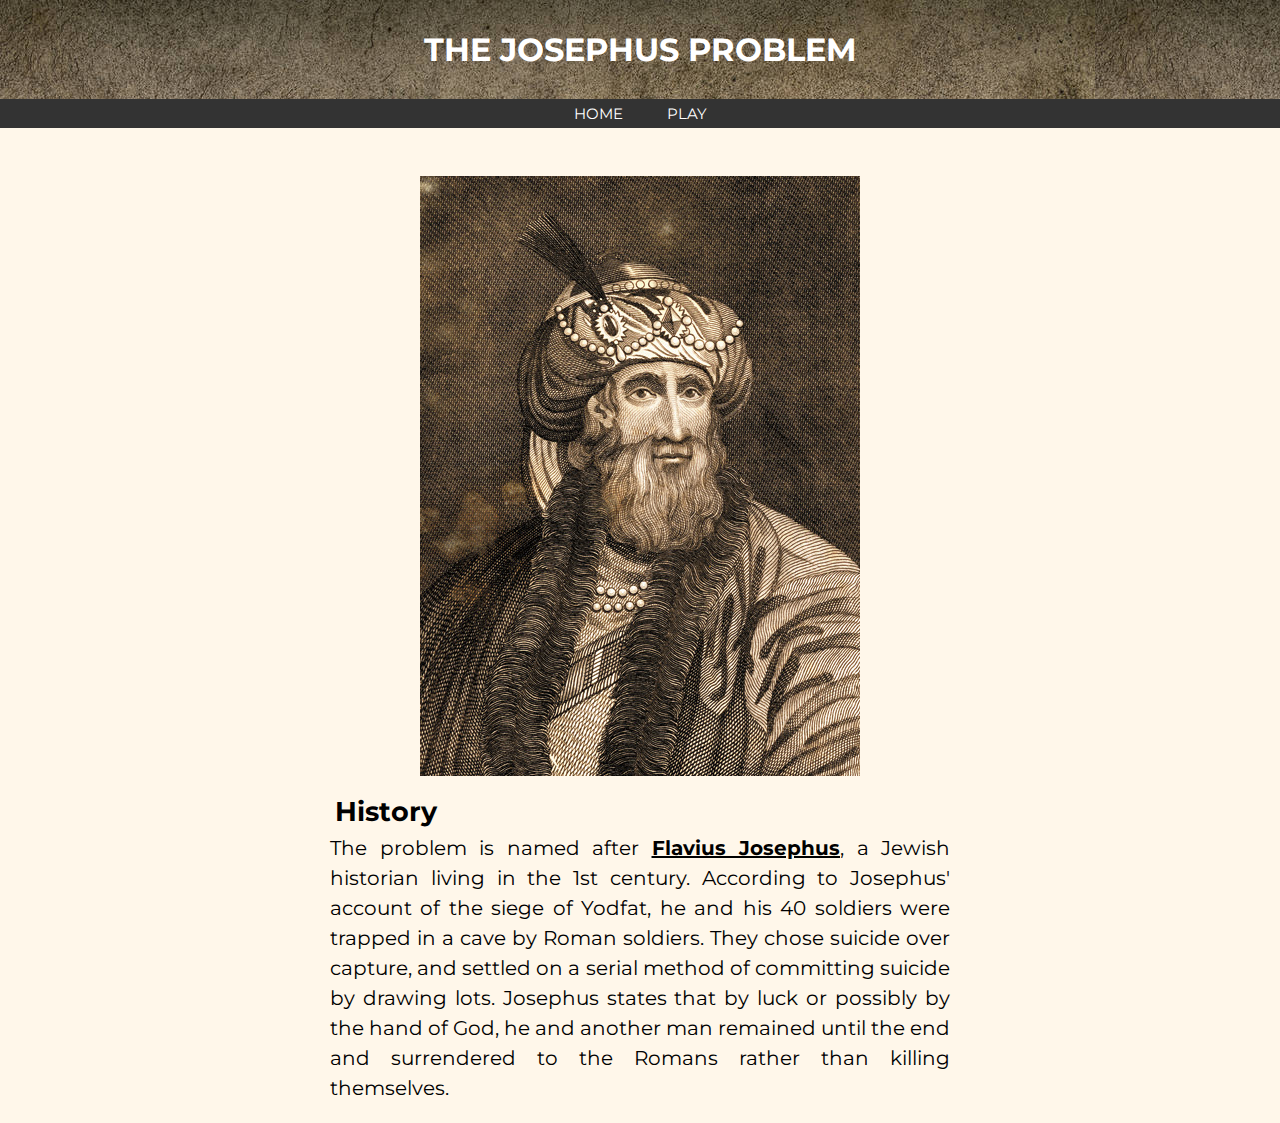
==== index.html @ 68308cee "Add files via upload" ====
<!DOCTYPE html>
<html lang="en">
<head>
    <meta charset="UTF-8">
    <meta http-equiv="X-UA-Compatible" content="IE=edge">
    <meta name="viewport" content="width=device-width, initial-scale=1.0">
    <title>The Josephus Problem</title>

    <link rel="stylesheet" href="style.css">
    <link rel="shortcut icon" href="./images/Josephus.jpg" type="image/x-icon">
    <script src="./script.js"></script>
</head>
<body>
    <header>
        <h1>The Josephus Problem</h1>
    </header>
    <div id="topbar">
        <nav>
            <ul>
                <li><a href="./index.html">HOME</a></li>
                <li><a href="./game.html">PLAY</a></li>
            </ul>
        </nav>
    </div>

    <br><br>
    <div class="content">
        <div class="image">
            <img src="./images/Josephus.jpg" alt="">
        </div>
        <div class="info">
            <h2>History</h2>
            <p>The problem is named after <a href="https://en.wikipedia.org/wiki/Josephus"><b>Flavius Josephus</b></a>, a Jewish historian living in the 1st century. According to Josephus' account of the siege of Yodfat, he and his 40 soldiers were trapped in a cave by Roman soldiers. They chose suicide over capture, and settled on a serial method of committing suicide by drawing lots. Josephus states that by luck or possibly by the hand of God, he and another man remained until the end and surrendered to the Romans rather than killing themselves.</p>
        </div>

    </div>

</body>
</html>
---- style.css ----
@import url('https://fonts.googleapis.com/css2?family=Fraunces:wght@700;900&family=Montserrat&family=Nunito+Sans&family=Odibee+Sans&family=Orbitron&family=Poppins&family=Roboto+Condensed&display=swap');

*{
    margin: 0;
    padding: 0;
    box-sizing: border-box;
    font-family: 'Montserrat';
}

body{
    background-color: #fff7ea;
}

/* general styling */
a{
    color: black;
    text-decoration: underline;
}

button{
    padding: 8px;
    background-color: #444;
    outline: none;
    border: 1px solid gainsboro;
    color: white;
    transition: 0.25s ease-in-out;
    cursor: pointer;
}

button:hover{
    background-color: whitesmoke;
    border: 1px solid whitesmoke;
    color: black;
}

header{
    background-image: url('./images/texture.jpg');
    text-align: center;
    padding: 30px;
    color: white;
    text-transform:uppercase;
    box-shadow: 4px 4px 12px #333;
}

#topbar{
    background-color: #333;
    padding: 5px;
}

/* nav */
ul{
    list-style: none;
    width: fit-content;
    margin: 0 auto;
}

ul li{
    display: inline-block;
    padding: 0px 20px;
}

ul li a{
    transition: 0.2s ease-in-out;
}

ul li:hover{
    text-decoration: underline;
    font-weight: bold;
}

ul a{
    text-decoration: none;
    color: white;
    text-transform: uppercase;
    font-size: 15px;
}

/* main content */

.content{
    width: 50%;
    margin: 0 auto;
    padding: 10px;

    text-align: center;
}

.info{
    width: 100%;
    font-size: 18px;
    margin-top: 10px;
    margin-bottom:10px;
}

.info h2{
    text-align: start;
    padding: 5px;
}

.info p{
    line-height: 30px;
    text-align: justify;
    font-size: 20px;
}


@media (max-width:1000px){
    .content{
        width: 100%;
    }

    .image img{
        width: 200px;
    }

    .info p{
        font-size: 16px;
        margin: 20px;
        text-align: left;
        width: 90%;
    }
    .info h2{
        margin-top: 30px;
        text-align: center;
    }
}
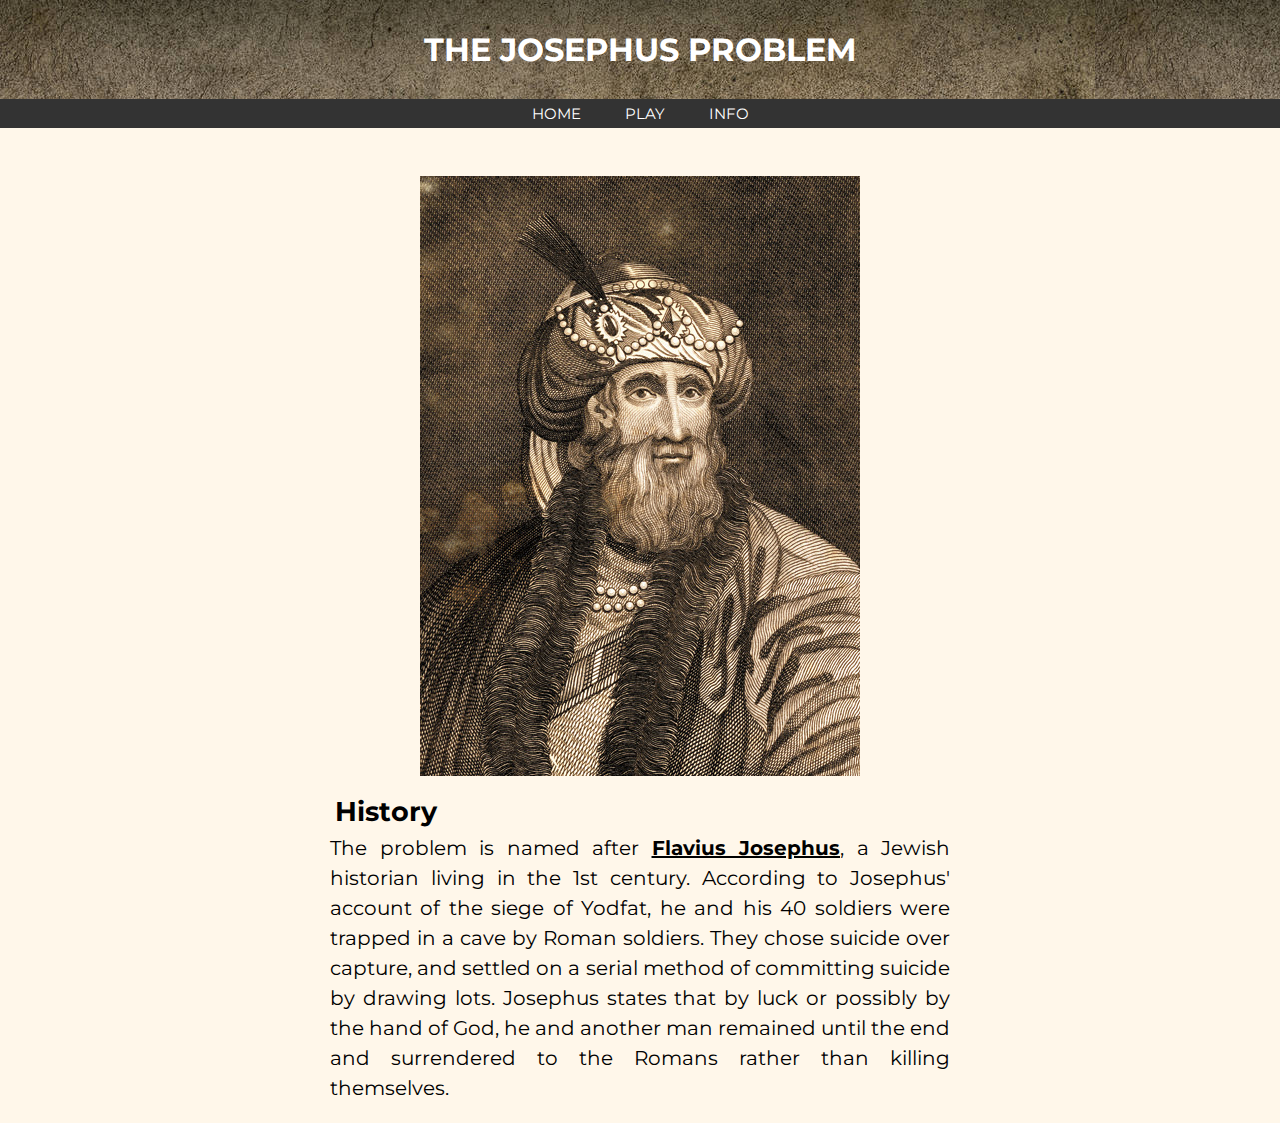
==== commit 87da08e7: "Added info navbar" ====
--- a/index.html
+++ b/index.html
@@ -19,6 +19,7 @@
             <ul>
                 <li><a href="./index.html">HOME</a></li>
                 <li><a href="./game.html">PLAY</a></li>
+                <li><a href="./info.html">Info</a></li>
             </ul>
         </nav>
     </div>
@@ -36,4 +37,4 @@
     </div>
 
 </body>
-</html>+</html>
